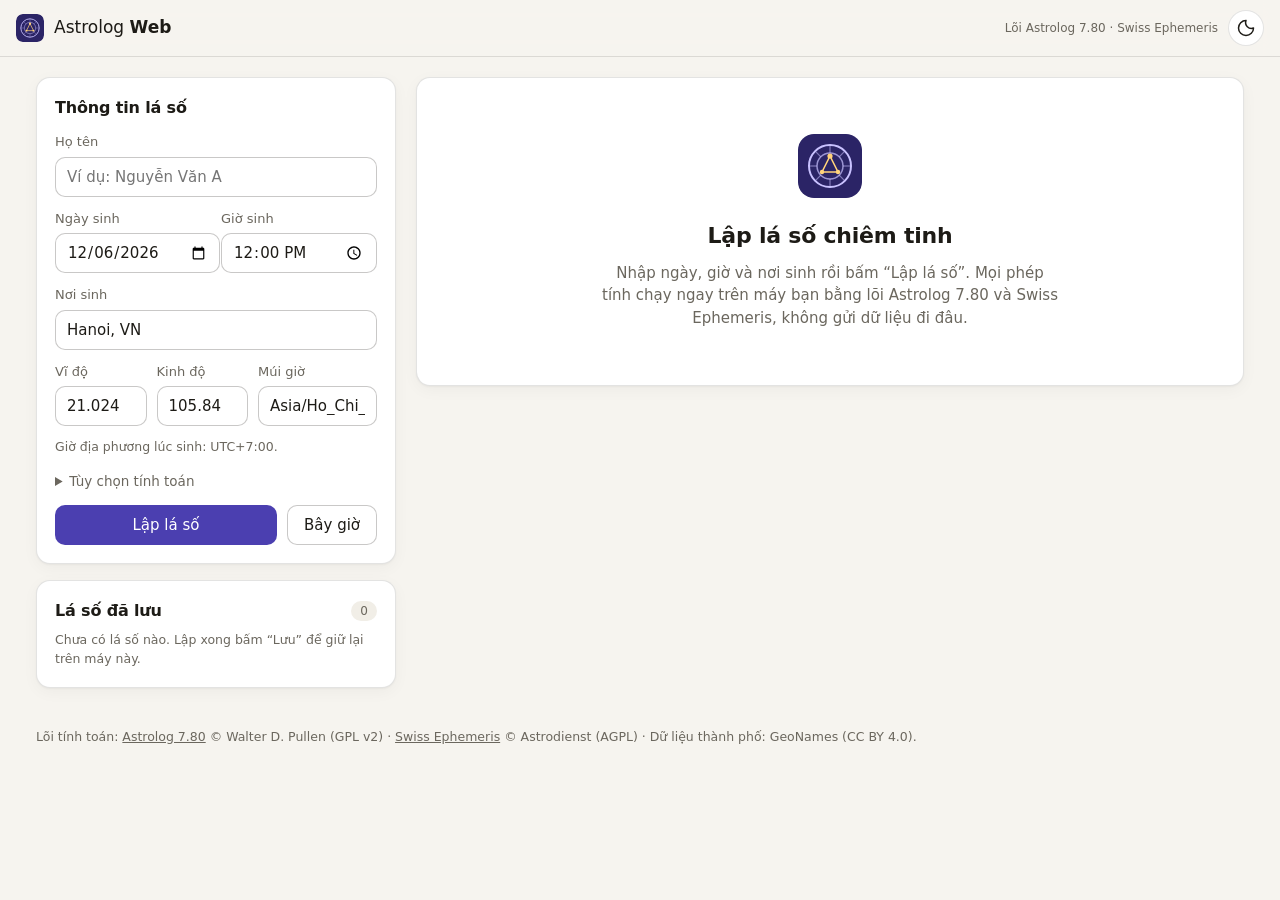
==== index.html @ 85ba8dce "Astrolog Web: Astrolog 7.80 in the browser as an installable PWA - Astrolog 7.80 C++ core and Swiss " ====
<!doctype html>
<html lang="vi">
<head>
  <meta charset="utf-8">
  <meta name="viewport" content="width=device-width, initial-scale=1, viewport-fit=cover">
  <meta name="theme-color" content="#f6f4ef" media="(prefers-color-scheme: light)">
  <meta name="theme-color" content="#131218" media="(prefers-color-scheme: dark)">
  <title>Astrolog Web</title>
  <meta name="description" content="Lập lá số chiêm tinh bằng lõi Astrolog 7.80 và Swiss Ephemeris, chạy ngay trên máy.">
  <link rel="icon" href="icon.svg" type="image/svg+xml">
  <link rel="manifest" href="manifest.webmanifest">
  <link rel="apple-touch-icon" href="apple-touch-icon.png">
  <meta name="apple-mobile-web-app-capable" content="yes">
  <meta name="mobile-web-app-capable" content="yes">
  <meta name="apple-mobile-web-app-title" content="Astrolog">
  <meta name="apple-mobile-web-app-status-bar-style" content="default">
  <link rel="stylesheet" href="style.css">
  <script>
    try { const t = localStorage.getItem('astrolog-web.theme'); if (t) document.documentElement.dataset.theme = t; } catch {}
  </script>
</head>
<body>
  <header class="topbar">
    <div class="brand">
      <img src="icon.svg" alt="" width="28" height="28">
      <span>Astrolog <b>Web</b></span>
    </div>
    <div class="topbar-right">
      <span class="engine-tag" id="engineTag">Đang nạp lõi Astrolog…</span>
      <button class="btn small install-btn" type="button" id="installBtn" hidden>
        <svg viewBox="0 0 24 24" width="16" height="16" aria-hidden="true"><path fill="none" stroke="currentColor" stroke-width="2" stroke-linecap="round" stroke-linejoin="round" d="M12 4v11m0 0-4-4m4 4 4-4M5 19h14"/></svg>
        Cài app
      </button>
      <button class="icon-btn" id="themeBtn" type="button" aria-label="Đổi giao diện sáng/tối" title="Đổi giao diện sáng/tối">
        <svg viewBox="0 0 24 24" width="20" height="20" aria-hidden="true"><path fill="none" stroke="currentColor" stroke-width="1.8" stroke-linecap="round" stroke-linejoin="round" d="M12 3a9 9 0 1 0 9 9 7 7 0 0 1-9-9z"/></svg>
      </button>
    </div>
  </header>

  <div class="banner" id="iosHint" hidden>
    <span>Cài lên iPhone/iPad: bấm nút <b>Chia sẻ</b>
      <svg viewBox="0 0 24 24" width="16" height="16" aria-hidden="true" style="vertical-align:-3px"><path fill="none" stroke="currentColor" stroke-width="2" stroke-linecap="round" stroke-linejoin="round" d="M12 15V3m0 0L8 7m4-4 4 4M6 11H5v10h14V11h-1"/></svg>
      rồi chọn <b>Thêm vào MH chính</b>.</span>
    <button class="icon-btn small" type="button" id="iosHintClose" aria-label="Đóng hướng dẫn">✕</button>
  </div>

  <div class="toast" id="toast" role="status" hidden></div>

  <main class="layout">
    <aside class="side">
      <form class="card form" id="chartForm" novalidate>
        <h2>Thông tin lá số</h2>

        <label class="field">
          <span>Họ tên</span>
          <input id="name" name="name" type="text" placeholder="Ví dụ: Nguyễn Văn A" autocomplete="off">
        </label>

        <div class="row2">
          <label class="field">
            <span>Ngày sinh</span>
            <input id="date" name="date" type="date" required>
          </label>
          <label class="field">
            <span>Giờ sinh</span>
            <input id="time" name="time" type="time" step="60" required>
          </label>
        </div>

        <div class="field city-field">
          <label for="city">Nơi sinh</label>
          <input id="city" type="text" placeholder="Gõ tên thành phố, ví dụ: Hanoi" autocomplete="off"
                 role="combobox" aria-expanded="false" aria-controls="citySuggest" aria-autocomplete="list">
          <ul class="suggest" id="citySuggest" role="listbox" hidden></ul>
        </div>

        <div class="row3">
          <label class="field">
            <span>Vĩ độ</span>
            <input id="lat" type="number" step="0.0001" min="-90" max="90" inputmode="decimal">
          </label>
          <label class="field">
            <span>Kinh độ</span>
            <input id="lon" type="number" step="0.0001" min="-180" max="180" inputmode="decimal">
          </label>
          <label class="field">
            <span>Múi giờ</span>
            <input id="tz" type="text" placeholder="Asia/Ho_Chi_Minh" autocomplete="off" spellcheck="false">
          </label>
        </div>
        <p class="hint" id="zoneNote">Kinh độ dương là phía Đông. Múi giờ theo chuẩn IANA, tự xét giờ mùa hè.</p>

        <details class="more">
          <summary>Tùy chọn tính toán</summary>
          <div class="row2">
            <label class="field">
              <span>Hệ thống nhà</span>
              <select id="house">
                <option value="0">Placidus</option>
                <option value="1">Koch</option>
                <option value="2">Equal</option>
                <option value="14">Whole Sign</option>
                <option value="3">Campanus</option>
                <option value="5">Regiomontanus</option>
                <option value="6">Porphyry</option>
                <option value="8">Topocentric</option>
                <option value="9">Alcabitius</option>
                <option value="15">Vedic</option>
              </select>
            </label>
            <label class="field">
              <span>Hoàng đạo</span>
              <select id="zodiac">
                <option value="tropical">Nhiệt đới (Tropical)</option>
                <option value="sidereal">Thiên văn (Sidereal)</option>
              </select>
            </label>
          </div>
        </details>

        <p class="error" id="formError" role="alert" hidden></p>

        <div class="actions">
          <button class="btn primary" type="submit" id="castBtn">Lập lá số</button>
          <button class="btn" type="button" id="nowBtn">Bây giờ</button>
        </div>
      </form>

      <section class="card saved">
        <div class="saved-head">
          <h2>Lá số đã lưu</h2>
          <span class="count" id="savedCount">0</span>
        </div>
        <ul id="savedList" class="saved-list"></ul>
        <p class="hint" id="savedEmpty">Chưa có lá số nào. Lập xong bấm “Lưu” để giữ lại trên máy này.</p>
      </section>
    </aside>

    <section class="results">
      <div class="empty card" id="emptyState">
        <img src="icon.svg" alt="" width="64" height="64">
        <h1>Lập lá số chiêm tinh</h1>
        <p>Nhập ngày, giờ và nơi sinh rồi bấm “Lập lá số”. Mọi phép tính chạy ngay trên máy bạn bằng lõi Astrolog 7.80 và Swiss Ephemeris, không gửi dữ liệu đi đâu.</p>
      </div>

      <div class="chart card" id="chartView" hidden>
        <div class="chart-head">
          <div>
            <h1 id="chartTitle"></h1>
            <p class="meta" id="chartMeta"></p>
          </div>
          <button class="btn" type="button" id="saveBtn">Lưu</button>
        </div>

        <nav class="tabs" role="tablist" id="tabs">
          <button role="tab" data-tab="wheel" aria-selected="true">Bánh xe</button>
          <button role="tab" data-tab="positions" aria-selected="false">Vị trí</button>
          <button role="tab" data-tab="aspects" aria-selected="false">Góc chiếu</button>
          <button role="tab" data-tab="interp" aria-selected="false">Diễn giải</button>
          <button role="tab" data-tab="classic" aria-selected="false">Cổ điển</button>
        </nav>

        <div class="tab-body" id="tabBody" role="tabpanel"></div>
      </div>
    </section>
  </main>

  <footer class="footer">
    <p>
      Lõi tính toán: <a href="https://www.astrolog.org/astrolog.htm" target="_blank" rel="noopener">Astrolog 7.80</a>
      © Walter D. Pullen (GPL v2) · <a href="https://www.astro.com/swisseph/" target="_blank" rel="noopener">Swiss Ephemeris</a>
      © Astrodienst (AGPL) · Dữ liệu thành phố: GeoNames (CC BY 4.0).
      <span id="offlineState"></span>
    </p>
  </footer>

  <script src="astrolog.js"></script>
  <script type="module" src="app.js"></script>
</body>
</html>
---- style.css ----
:root {
  --bg: #f6f4ef;
  --surface: #ffffff;
  --surface-2: #f1eee7;
  --text: #1d1b16;
  --muted: #6b675e;
  --border: rgba(29, 27, 22, 0.12);
  --border-strong: rgba(29, 27, 22, 0.24);
  --accent: #4b3fb0;
  --accent-ink: #ffffff;
  --accent-soft: #ecebfb;
  --danger: #b3261e;
  --term-bg: #fbfaf7;
  --radius: 10px;
  --shadow: 0 1px 2px rgba(0, 0, 0, 0.04), 0 4px 16px rgba(0, 0, 0, 0.04);
  color-scheme: light;

  /* Astrolog text colors, tuned for a light background */
  --k-white: #1d1b16; --k-ltgray: #55524b; --k-gray: #8a867c; --k-black: #1d1b16;
  --k-red: #c62828; --k-maroon: #8e2a2a; --k-blue: #1f5fc4; --k-navy: #23377a;
  --k-green: #1b8a3a; --k-dkgreen: #2d6b2d; --k-yellow: #a07000; --k-olive: #6f6a16;
  --k-magenta: #b0287f; --k-purple: #6a3aa8; --k-cyan: #00838f; --k-teal: #2a6f6f; --k-orange: #c25a00;
}

@media (prefers-color-scheme: dark) {
  :root:not([data-theme="light"]) {
    --bg: #131218; --surface: #1c1b22; --surface-2: #24232b; --text: #ece9e1; --muted: #a29e94;
    --border: rgba(255, 255, 255, 0.10); --border-strong: rgba(255, 255, 255, 0.22);
    --accent: #a89cff; --accent-ink: #17142e; --accent-soft: #2a2650; --danger: #ff8a80;
    --term-bg: #101015; --shadow: none; color-scheme: dark;
    --k-white: #f2f0ea; --k-ltgray: #c4c1b8; --k-gray: #85827a; --k-black: #9a978f;
    --k-red: #ff6b6b; --k-maroon: #d07a7a; --k-blue: #6ea8ff; --k-navy: #8a9be0;
    --k-green: #5fdc7f; --k-dkgreen: #77b877; --k-yellow: #ffd54f; --k-olive: #c8c06a;
    --k-magenta: #ff7ad1; --k-purple: #b48cff; --k-cyan: #4fd8e0; --k-teal: #6ab8b8; --k-orange: #ffa94d;
  }
}
:root[data-theme="dark"] {
  --bg: #131218; --surface: #1c1b22; --surface-2: #24232b; --text: #ece9e1; --muted: #a29e94;
  --border: rgba(255, 255, 255, 0.10); --border-strong: rgba(255, 255, 255, 0.22);
  --accent: #a89cff; --accent-ink: #17142e; --accent-soft: #2a2650; --danger: #ff8a80;
  --term-bg: #101015; --shadow: none; color-scheme: dark;
  --k-white: #f2f0ea; --k-ltgray: #c4c1b8; --k-gray: #85827a; --k-black: #9a978f;
  --k-red: #ff6b6b; --k-maroon: #d07a7a; --k-blue: #6ea8ff; --k-navy: #8a9be0;
  --k-green: #5fdc7f; --k-dkgreen: #77b877; --k-yellow: #ffd54f; --k-olive: #c8c06a;
  --k-magenta: #ff7ad1; --k-purple: #b48cff; --k-cyan: #4fd8e0; --k-teal: #6ab8b8; --k-orange: #ffa94d;
}

* { box-sizing: border-box; }
html, body { margin: 0; }
body {
  background: var(--bg);
  color: var(--text);
  font: 15px/1.5 system-ui, -apple-system, "Segoe UI", Roboto, "Helvetica Neue", Arial, sans-serif;
  -webkit-text-size-adjust: 100%;
}
h1, h2, h3 { margin: 0; font-weight: 600; letter-spacing: -0.01em; }
h1 { font-size: 22px; }
h2 { font-size: 16px; }
button, input, select { font: inherit; color: inherit; }
[hidden] { display: none !important; }

.topbar {
  position: sticky; top: 0; z-index: 10;
  display: flex; align-items: center; justify-content: space-between; gap: 12px;
  padding: 10px max(16px, env(safe-area-inset-right)) 10px max(16px, env(safe-area-inset-left));
  background: color-mix(in srgb, var(--bg) 88%, transparent);
  backdrop-filter: saturate(1.4) blur(10px);
  border-bottom: 1px solid var(--border);
}
.brand { display: flex; align-items: center; gap: 10px; font-size: 17px; }
.brand img { border-radius: 7px; }
.topbar-right { display: flex; align-items: center; gap: 10px; min-width: 0; }
.engine-tag { font-size: 12px; color: var(--muted); white-space: nowrap; overflow: hidden; text-overflow: ellipsis; }
.icon-btn {
  display: grid; place-items: center; width: 36px; height: 36px; border-radius: 50%;
  border: 1px solid var(--border); background: var(--surface); cursor: pointer;
}
.icon-btn:hover { border-color: var(--border-strong); }

.layout {
  display: grid; grid-template-columns: 360px minmax(0, 1fr); gap: 20px; align-items: start;
  max-width: 1240px; margin: 0 auto; padding: 20px 16px 40px;
}
.side { display: grid; gap: 16px; position: sticky; top: 76px; }
.card {
  background: var(--surface); border: 1px solid var(--border); border-radius: 14px;
  padding: 18px; box-shadow: var(--shadow);
}

.form { display: grid; gap: 12px; }
.field { display: grid; gap: 5px; min-width: 0; }
.field > span, .field > label { font-size: 13px; color: var(--muted); }
.row2 { display: grid; grid-template-columns: 1fr 1fr; gap: 10px; }
.row3 { display: grid; grid-template-columns: 1fr 1fr 1.3fr; gap: 10px; }
input, select {
  width: 100%; height: 40px; padding: 0 11px; border-radius: var(--radius);
  border: 1px solid var(--border-strong); background: var(--surface);
  outline: none; transition: border-color .15s, box-shadow .15s;
}
input:focus, select:focus { border-color: var(--accent); box-shadow: 0 0 0 3px var(--accent-soft); }
input[aria-invalid="true"] { border-color: var(--danger); }
.hint { margin: 0; font-size: 12.5px; color: var(--muted); }
.error { margin: 0; font-size: 13px; color: var(--danger); }

.city-field { position: relative; }
.suggest {
  position: absolute; left: 0; right: 0; top: 100%; z-index: 20; margin: 4px 0 0; padding: 4px;
  list-style: none; background: var(--surface); border: 1px solid var(--border-strong);
  border-radius: var(--radius); box-shadow: 0 8px 24px rgba(0, 0, 0, .12); max-height: 300px; overflow: auto;
}
.suggest li { display: flex; justify-content: space-between; gap: 8px; padding: 8px 10px; border-radius: 7px; cursor: pointer; }
.suggest li[aria-selected="true"], .suggest li:hover { background: var(--accent-soft); }
.suggest .cc { font-size: 12px; color: var(--muted); white-space: nowrap; }

.more summary { cursor: pointer; font-size: 13.5px; color: var(--muted); padding: 2px 0; }
.more[open] summary { margin-bottom: 10px; }

.actions { display: flex; gap: 10px; }
.btn {
  height: 40px; padding: 0 16px; border-radius: var(--radius); cursor: pointer;
  border: 1px solid var(--border-strong); background: var(--surface); font-weight: 500;
  transition: transform .05s, background .15s; white-space: nowrap;
}
.btn:hover { background: var(--surface-2); }
.btn:active { transform: scale(.98); }
.btn.primary { flex: 1; background: var(--accent); color: var(--accent-ink); border-color: transparent; }
.btn.primary:hover { filter: brightness(1.06); }
.btn:disabled { opacity: .6; cursor: progress; }
.btn.small { height: 32px; padding: 0 12px; font-size: 13px; }

.saved-head { display: flex; align-items: center; justify-content: space-between; margin-bottom: 8px; }
.count { font-size: 12px; color: var(--muted); background: var(--surface-2); border-radius: 99px; padding: 1px 9px; }
.saved-list { list-style: none; margin: 0; padding: 0; display: grid; gap: 2px; max-height: 280px; overflow: auto; }
.saved-list li { display: flex; align-items: center; gap: 6px; }
.saved-list .open {
  flex: 1; min-width: 0; text-align: left; background: none; border: 0; padding: 8px; border-radius: 8px; cursor: pointer;
}
.saved-list .open:hover { background: var(--surface-2); }
.saved-list .open b { display: block; font-weight: 500; white-space: nowrap; overflow: hidden; text-overflow: ellipsis; }
.saved-list .open small { color: var(--muted); }
.saved-list .del { background: none; border: 0; color: var(--muted); cursor: pointer; width: 32px; height: 32px; border-radius: 8px; }
.saved-list .del:hover { background: var(--surface-2); color: var(--danger); }

.empty { text-align: center; padding: 56px 24px; }
.empty img { border-radius: 16px; margin-bottom: 14px; }
.empty p { max-width: 460px; margin: 10px auto 0; color: var(--muted); }

.chart { padding: 0; overflow: hidden; }
.chart-head { display: flex; align-items: flex-start; justify-content: space-between; gap: 12px; padding: 18px 18px 12px; }
.meta { margin: 4px 0 0; color: var(--muted); font-size: 13.5px; }
.tabs {
  display: flex; gap: 4px; padding: 0 12px; border-bottom: 1px solid var(--border);
  overflow-x: auto; scrollbar-width: none;
}
.tabs::-webkit-scrollbar { display: none; }
.tabs button {
  flex: none; background: none; border: 0; padding: 10px 12px; cursor: pointer; color: var(--muted);
  border-bottom: 2px solid transparent; margin-bottom: -1px; font-weight: 500;
}
.tabs button[aria-selected="true"] { color: var(--text); border-bottom-color: var(--accent); }
.tab-body { padding: 16px 18px 20px; min-height: 320px; }

.wheel-bar { display: flex; flex-wrap: wrap; align-items: center; justify-content: space-between; gap: 10px; margin-bottom: 12px; }
.toggle { display: inline-flex; align-items: center; gap: 8px; font-size: 13.5px; color: var(--muted); cursor: pointer; }
.toggle input { width: 18px; height: 18px; accent-color: var(--accent); }
.wheel-wrap { display: grid; place-items: center; }
.wheel-wrap img { width: 100%; max-width: 760px; height: auto; border-radius: 12px; border: 1px solid var(--border); image-rendering: auto; }

.term {
  background: var(--term-bg); border: 1px solid var(--border); border-radius: 12px;
  padding: 14px 16px; overflow-x: auto;
  font: 13px/1.45 ui-monospace, "Cascadia Mono", Consolas, "SFMono-Regular", Menlo, monospace;
  white-space: nowrap;
}
.term.wrap { white-space: normal; }
.note { margin: 0 0 10px; font-size: 13px; color: var(--muted); }

.loading { display: flex; align-items: center; gap: 10px; color: var(--muted); padding: 30px 0; justify-content: center; }
.spinner { width: 18px; height: 18px; border-radius: 50%; border: 2px solid var(--border-strong); border-top-color: var(--accent); animation: spin .8s linear infinite; }
@keyframes spin { to { transform: rotate(360deg); } }

.k-white { color: var(--k-white); } .k-ltgray { color: var(--k-ltgray); } .k-gray { color: var(--k-gray); }
.k-black { color: var(--k-black); } .k-red { color: var(--k-red); } .k-maroon { color: var(--k-maroon); }
.k-blue { color: var(--k-blue); } .k-navy { color: var(--k-navy); } .k-green { color: var(--k-green); }
.k-dkgreen { color: var(--k-dkgreen); } .k-yellow { color: var(--k-yellow); } .k-olive { color: var(--k-olive); }
.k-magenta { color: var(--k-magenta); } .k-purple { color: var(--k-purple); } .k-cyan { color: var(--k-cyan); }
.k-teal { color: var(--k-teal); } .k-orange { color: var(--k-orange); }

@media (max-width: 900px) {
  .layout { grid-template-columns: minmax(0, 1fr); padding: 12px 12px 32px; gap: 14px; }
  .side { position: static; }
  .results { order: -1; }
  .results:has(#emptyState:not([hidden])) { order: 0; }
  .engine-tag { display: none; }
}
@media (max-width: 480px) {
  .card { padding: 14px; border-radius: 12px; }
  .row3 { grid-template-columns: 1fr 1fr; }
  .row3 .field:last-child { grid-column: 1 / -1; }
  .chart-head { padding: 14px 14px 10px; }
  .tab-body { padding: 12px 12px 16px; }
  .term { font-size: 11.5px; padding: 10px 12px; }
  h1 { font-size: 19px; }
}

/* ---------- step 3: install, offline ---------- */
.install-btn { display: inline-flex; align-items: center; gap: 6px; background: var(--accent); color: var(--accent-ink); border-color: transparent; }
.install-btn:hover { background: var(--accent); filter: brightness(1.06); }
.banner {
  display: flex; align-items: center; justify-content: space-between; gap: 10px;
  max-width: 1240px; margin: 12px auto 0; padding: 10px 14px; width: calc(100% - 24px);
  background: var(--accent-soft); border: 1px solid var(--border); border-radius: 12px; font-size: 14px;
}
.icon-btn.small { width: 30px; height: 30px; font-size: 13px; flex: none; }
.toast {
  position: fixed; left: 50%; bottom: max(20px, env(safe-area-inset-bottom)); transform: translateX(-50%); z-index: 50;
  max-width: calc(100% - 32px); padding: 10px 16px; border-radius: 12px; font-size: 14px;
  background: var(--text); color: var(--bg); box-shadow: 0 8px 24px rgba(0, 0, 0, .2);
}
.footer { max-width: 1240px; margin: 0 auto; padding: 0 16px 28px; font-size: 12.5px; color: var(--muted); }
.footer p { margin: 0; }
.footer a { color: inherit; }
@media (display-mode: standalone) {
  .topbar { padding-top: max(10px, env(safe-area-inset-top)); }
}

/* ---------- step 2: chart wheel, tables ---------- */
:root {
  --fire: #d24b3e; --earth: #3d8a4c; --air: #b8890f; --water: #2f6fc0;
  --fire-soft: rgba(210, 75, 62, .10); --earth-soft: rgba(61, 138, 76, .10);
  --air-soft: rgba(214, 165, 30, .12); --water-soft: rgba(47, 111, 192, .10);
  --asp-hard: #d0453b; --asp-soft: #2f72d0; --asp-neutral: #b8890f; --asp-minor: #8a8678;
  --wheel-face: #fffdf8; --wheel-line: rgba(29, 27, 22, .30); --wheel-tick: rgba(29, 27, 22, .28);
  --planet: #1d1b16;
}
@media (prefers-color-scheme: dark) {
  :root:not([data-theme="light"]) {
    --fire: #ff7a69; --earth: #6fcf83; --air: #f0c454; --water: #6ea8ff;
    --fire-soft: rgba(255, 122, 105, .13); --earth-soft: rgba(111, 207, 131, .11);
    --air-soft: rgba(240, 196, 84, .12); --water-soft: rgba(110, 168, 255, .13);
    --asp-hard: #ff6b61; --asp-soft: #6ea8ff; --asp-neutral: #f0c454; --asp-minor: #8f8b82;
    --wheel-face: #17161c; --wheel-line: rgba(255, 255, 255, .26); --wheel-tick: rgba(255, 255, 255, .22);
    --planet: #f2f0ea;
  }
}
:root[data-theme="dark"] {
  --fire: #ff7a69; --earth: #6fcf83; --air: #f0c454; --water: #6ea8ff;
  --fire-soft: rgba(255, 122, 105, .13); --earth-soft: rgba(111, 207, 131, .11);
  --air-soft: rgba(240, 196, 84, .12); --water-soft: rgba(110, 168, 255, .13);
  --asp-hard: #ff6b61; --asp-soft: #6ea8ff; --asp-neutral: #f0c454; --asp-minor: #8f8b82;
  --wheel-face: #17161c; --wheel-line: rgba(255, 255, 255, .26); --wheel-tick: rgba(255, 255, 255, .22);
  --planet: #f2f0ea;
}

.glyph { fill: none; stroke: currentColor; stroke-width: 1.6; stroke-linecap: round; stroke-linejoin: round; flex: none; vertical-align: -3px; }
.glyph .g-fill, .wheel-svg .g-fill { fill: currentColor; stroke: none; }

.wheel-layout { display: grid; grid-template-columns: minmax(0, 1fr) 250px; gap: 18px; align-items: start; }
.wheel-box { display: grid; place-items: center; }
.wheel-svg { width: 100%; max-width: 640px; height: auto; display: block; font-family: inherit; user-select: none; -webkit-tap-highlight-color: transparent; }
.wheel-svg .w-face { fill: var(--wheel-face); }
.wheel-svg .w-line { fill: none; stroke: var(--wheel-line); stroke-width: 1.2; }
.wheel-svg .w-strong { stroke-width: 1.8; }
.wheel-svg .w-inner { fill: var(--surface); }
.wheel-svg .w-tick { stroke: var(--wheel-tick); stroke-width: 1; }
.wheel-svg .band.el-fire { fill: var(--fire-soft); } .wheel-svg .band.el-earth { fill: var(--earth-soft); }
.wheel-svg .band.el-air { fill: var(--air-soft); } .wheel-svg .band.el-water { fill: var(--water-soft); }
.wheel-svg .sg { fill: none; stroke-width: 1.5; stroke-linecap: round; stroke-linejoin: round; }
.wheel-svg .sg.el-fire { stroke: var(--fire); } .wheel-svg .sg.el-earth { stroke: var(--earth); }
.wheel-svg .sg.el-air { stroke: var(--air); } .wheel-svg .sg.el-water { stroke: var(--water); }
.wheel-svg .w-cusp { stroke: var(--wheel-line); stroke-width: 1.1; }
.wheel-svg .w-angle { stroke: var(--text); stroke-width: 2.4; }
.wheel-svg .w-angle-label { fill: var(--text); font-size: 24px; font-weight: 700; text-anchor: middle; dominant-baseline: central; }
.wheel-svg .w-house { fill: var(--muted); font-size: 21px; text-anchor: middle; dominant-baseline: central; }
.wheel-svg .asp { stroke-linecap: round; transition: opacity .15s; }
.wheel-svg .asp.hard { stroke: var(--asp-hard); }
.wheel-svg .asp.soft { stroke: var(--asp-soft); }
.wheel-svg .asp.neutral { stroke: var(--asp-neutral); }
.wheel-svg .asp.minor { stroke: var(--asp-minor); stroke-dasharray: 7 6; }
.wheel-svg .pl { cursor: pointer; outline: none; transition: opacity .15s; color: var(--planet); }
.wheel-svg .pl-hit { fill: transparent; }
.wheel-svg .pl-glyph { fill: none; stroke: currentColor; stroke-width: 1.3; stroke-linecap: round; stroke-linejoin: round; }
.wheel-svg .pl-text { fill: currentColor; font-size: 20px; font-weight: 600; text-anchor: middle; dominant-baseline: central; }
.wheel-svg .pl-tick { stroke: currentColor; stroke-width: 2.4; }
.wheel-svg .pl-lead { stroke: var(--wheel-line); stroke-width: 1; }
.wheel-svg .pl-dot { fill: currentColor; }
.wheel-svg .pl-deg { fill: currentColor; font-size: 21px; font-weight: 600; text-anchor: middle; dominant-baseline: central; }
.wheel-svg .pl-min { font-size: 14px; font-weight: 400; fill: var(--muted); }
.wheel-svg .pl-retro { fill: var(--asp-hard); font-size: 17px; text-anchor: middle; dominant-baseline: central; }
.wheel-svg .pl:hover, .wheel-svg .pl:focus-visible, .wheel-svg .pl.on { color: var(--accent); }
.wheel-svg .pl:focus-visible .pl-hit { stroke: var(--accent); stroke-width: 2; }
.wheel-svg.focus .asp:not(.on) { opacity: .07; }
.wheel-svg.focus .pl:not(.on) { opacity: .35; }
.wheel-svg.focus .pl.linked { color: var(--text); }

.wheel-side { display: grid; gap: 12px; }
.card-inset { background: var(--surface-2); border-radius: 12px; padding: 12px 14px; }
.focus-head { display: flex; align-items: center; gap: 10px; margin-bottom: 8px; }
.focus-head .glyph { color: var(--accent); }
.focus-list { list-style: none; margin: 0; padding: 0; display: grid; gap: 6px; font-size: 13.5px; }
.focus-list li { display: grid; grid-template-columns: auto auto 1fr auto; align-items: center; gap: 7px; }
.muted { color: var(--muted); font-weight: 400; }
.legend { display: flex; flex-wrap: wrap; gap: 12px; font-size: 12.5px; color: var(--muted); }
.legend span { display: inline-flex; align-items: center; gap: 6px; }
.lg { display: inline-block; width: 22px; height: 0; border-top: 2.5px solid; }
.lg.hard { border-color: var(--asp-hard); } .lg.soft { border-color: var(--asp-soft); }
.lg.minor { border-color: var(--asp-minor); border-top-style: dashed; }

.balance h3 { font-size: 13px; color: var(--muted); font-weight: 600; margin: 4px 0 6px; }
.bal-row { display: grid; grid-template-columns: 74px 1fr 18px; align-items: center; gap: 8px; font-size: 13px; margin-top: 5px; }
.bal-bar { height: 7px; border-radius: 9px; background: var(--border); overflow: hidden; }
.bal-fill { display: block; height: 100%; border-radius: 9px; background: var(--accent); }
.bal-fill.el-fire { background: var(--fire); } .bal-fill.el-earth { background: var(--earth); }
.bal-fill.el-air { background: var(--air); } .bal-fill.el-water { background: var(--water); }
.bal-n { text-align: right; font-variant-numeric: tabular-nums; }
.bal-icons { grid-column: 2 / -1; display: flex; gap: 4px; color: var(--muted); }
.bal-icons:empty { display: none; }

.grid-2 { display: grid; grid-template-columns: minmax(0, 1.4fr) minmax(0, 1fr); gap: 22px; align-items: start; }
.tab-body h3 { font-size: 15px; margin: 4px 0 10px; }
.table-wrap { overflow-x: auto; -webkit-overflow-scrolling: touch; }
.tbl { width: 100%; border-collapse: collapse; font-size: 14px; }
.tbl th { text-align: left; font-size: 12px; font-weight: 600; color: var(--muted); padding: 6px 8px; border-bottom: 1px solid var(--border); white-space: nowrap; }
.tbl td { padding: 7px 8px; border-bottom: 1px solid var(--border); white-space: nowrap; vertical-align: middle; }
.tbl tbody tr:hover { background: var(--surface-2); }
.tbl .num { text-align: right; font-variant-numeric: tabular-nums; }
.tbl td.obj { display: flex; align-items: center; gap: 8px; }
.sign-cell { display: inline-flex; align-items: center; gap: 6px; }
.sign-cell.el-fire .glyph { color: var(--fire); } .sign-cell.el-earth .glyph { color: var(--earth); }
.sign-cell.el-air .glyph { color: var(--air); } .sign-cell.el-water .glyph { color: var(--water); }
.retro { color: var(--asp-hard); font-weight: 600; margin-right: 6px; }
.g-txt { display: inline-block; font-size: 11.5px; font-weight: 700; color: var(--text); text-align: center; letter-spacing: .02em; }
.balance { margin-top: 16px; }
.wheel-side .balance { margin-top: 0; }

.asp-badge { display: inline-flex; align-items: center; gap: 6px; }
.asp-badge.hard { color: var(--asp-hard); } .asp-badge.soft { color: var(--asp-soft); }
.asp-badge.neutral { color: var(--asp-neutral); } .asp-badge.minor { color: var(--asp-minor); }
.asp-badge span { color: var(--text); }
.pow-bar { display: inline-block; width: 80px; height: 6px; border-radius: 9px; background: var(--border); overflow: hidden; vertical-align: middle; }
.pow-bar span { display: block; height: 100%; background: var(--accent); border-radius: 9px; }

.aspect-top { display: grid; grid-template-columns: auto minmax(0, 1fr); gap: 24px; align-items: start; margin-bottom: 20px; }
.aspect-grid { border-collapse: collapse; }
.aspect-grid th { padding: 0 6px 0 0; text-align: right; color: var(--text); }
.aspect-grid td { width: 30px; height: 30px; min-width: 30px; text-align: center; border: 1px solid var(--border); padding: 0; }
.aspect-grid .ag-diag { border: 0; color: var(--muted); }
.aspect-grid .ag-cell.hard { color: var(--asp-hard); background: color-mix(in srgb, var(--asp-hard) 9%, transparent); }
.aspect-grid .ag-cell.soft { color: var(--asp-soft); background: color-mix(in srgb, var(--asp-soft) 9%, transparent); }
.aspect-grid .ag-cell.neutral { color: var(--asp-neutral); background: color-mix(in srgb, var(--asp-neutral) 10%, transparent); }
.aspect-grid .ag-cell.minor { color: var(--asp-minor); }
.chips { list-style: none; margin: 0 0 10px; padding: 0; display: flex; flex-wrap: wrap; gap: 8px; }
.chip { font-size: 13px; padding: 4px 11px; border-radius: 99px; background: var(--surface-2); border: 1px solid var(--border); }
.chip.hard { color: var(--asp-hard); } .chip.soft { color: var(--asp-soft); } .chip.neutral { color: var(--asp-neutral); }
.chip b { color: var(--text); margin-left: 4px; }

.seg { display: inline-flex; flex-wrap: wrap; gap: 2px; padding: 3px; border-radius: 10px; background: var(--surface-2); margin-bottom: 12px; }
.seg button { border: 0; background: none; padding: 6px 12px; border-radius: 8px; cursor: pointer; font-size: 13.5px; color: var(--muted); }
.seg button[aria-pressed="true"] { background: var(--surface); color: var(--text); box-shadow: 0 1px 2px rgba(0, 0, 0, .08); }

@media (max-width: 1150px) {
  .wheel-layout { grid-template-columns: minmax(0, 1fr); }
  .wheel-side { grid-template-columns: repeat(auto-fit, minmax(240px, 1fr)); }
  .grid-2, .aspect-top { grid-template-columns: minmax(0, 1fr); }
}
@media (max-width: 480px) {
  .tbl { font-size: 13px; }
  .tbl td, .tbl th { padding: 6px 5px; }
  .pow-bar { width: 44px; }
  .tbl.aspects td.obj span { display: none; }
  .tbl .spd, .tbl .paren { display: none; }
  .tbl .retro { margin-right: 0; }
  .tbl.aspects th:first-child, .tbl.aspects th:nth-child(3) { font-size: 0; }
  .aspect-grid td { width: 26px; height: 26px; min-width: 26px; }
}
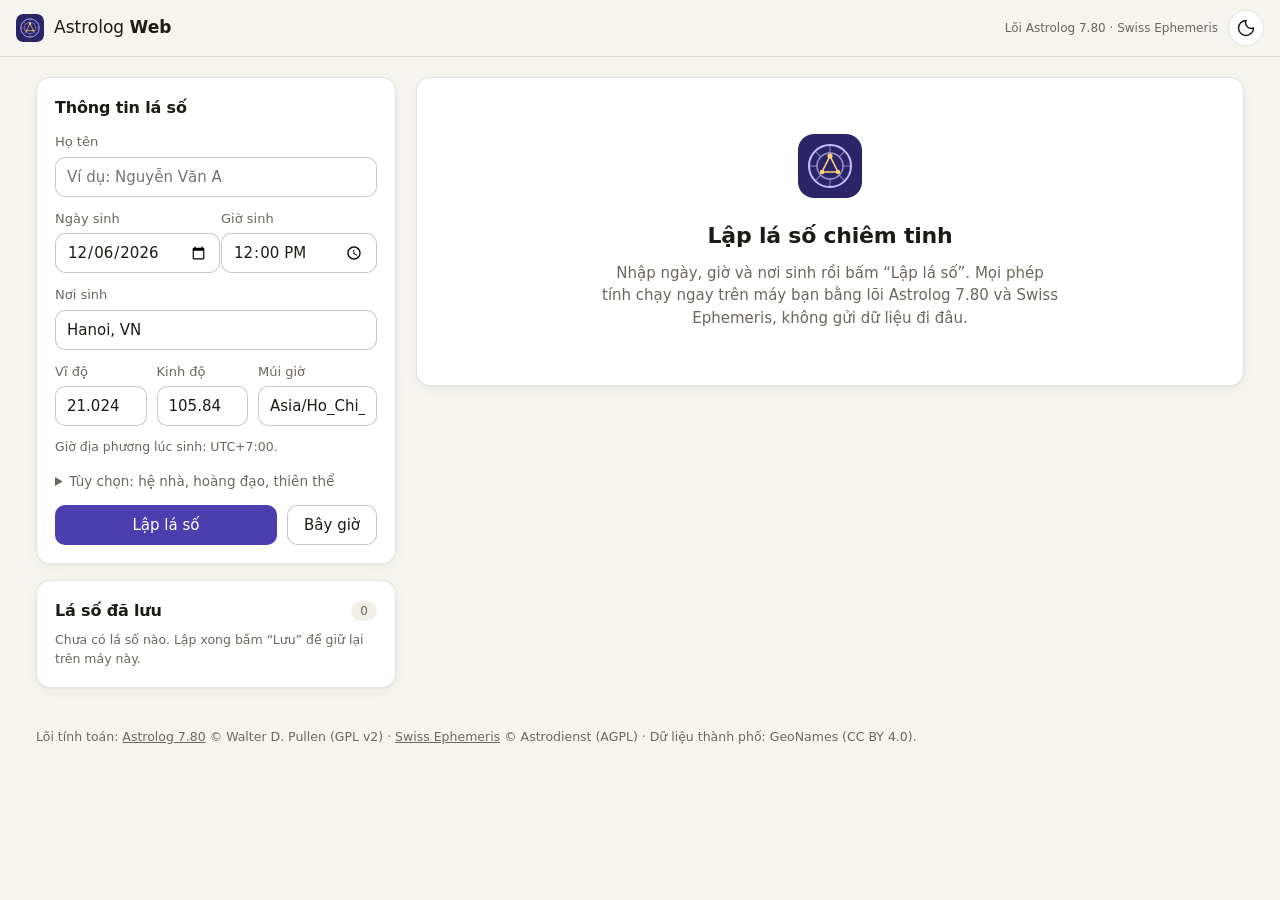
==== commit d4d251b3: "Extra objects picker and birth-time rectification - Choose extra objects: nodes, Lilith, Fortune, Ve" ====
--- a/index.html
+++ b/index.html
@@ -91,7 +91,7 @@
         <p class="hint" id="zoneNote">Kinh độ dương là phía Đông. Múi giờ theo chuẩn IANA, tự xét giờ mùa hè.</p>
 
         <details class="more">
-          <summary>Tùy chọn tính toán</summary>
+          <summary>Tùy chọn: hệ nhà, hoàng đạo, thiên thể</summary>
           <div class="row2">
             <label class="field">
               <span>Hệ thống nhà</span>
@@ -115,6 +115,19 @@
                 <option value="sidereal">Thiên văn (Sidereal)</option>
               </select>
             </label>
+          </div>
+          <div class="obj-section">
+            <div class="obj-head">
+              <span>Thiên thể hiển thị</span>
+              <span class="muted" id="objCount"></span>
+            </div>
+            <div class="presets">
+              <button type="button" class="chip-btn" data-preset="basic">Cơ bản</button>
+              <button type="button" class="chip-btn" data-preset="popular">Phổ biến</button>
+              <button type="button" class="chip-btn" data-preset="all">Tất cả</button>
+            </div>
+            <div id="objectPicker" class="obj-picker"></div>
+            <p class="hint">Luôn có 10 hành tinh chính, Cung Mọc (AC) và Thiên Đỉnh (MC). Thay đổi áp dụng ngay cho lá số đang mở.</p>
           </div>
         </details>
 
--- a/style.css
+++ b/style.css
@@ -201,6 +201,70 @@
   .tab-body { padding: 12px 12px 16px; }
   .term { font-size: 11.5px; padding: 10px 12px; }
   h1 { font-size: 19px; }
+}
+
+/* ---------- extra objects picker ---------- */
+.obj-section { display: grid; gap: 8px; margin-top: 12px; }
+.obj-head { display: flex; justify-content: space-between; font-size: 13px; color: var(--muted); }
+.obj-head span:first-child { color: var(--text); font-weight: 500; }
+.presets { display: flex; flex-wrap: wrap; gap: 6px; }
+.chip-btn {
+  border: 1px solid var(--border-strong); background: var(--surface); border-radius: 99px;
+  padding: 4px 12px; font-size: 13px; cursor: pointer;
+}
+.chip-btn:hover { background: var(--surface-2); }
+.obj-picker { display: grid; gap: 10px; max-height: 340px; overflow: auto; padding-right: 2px; }
+.obj-group-head { display: flex; justify-content: space-between; align-items: center; font-size: 12.5px; color: var(--muted); margin-bottom: 5px; }
+.link-btn { border: 0; background: none; color: var(--accent); font-size: 12.5px; cursor: pointer; padding: 2px 4px; }
+.obj-chips { display: flex; flex-wrap: wrap; gap: 6px; }
+.obj-chip {
+  display: inline-flex; align-items: center; gap: 5px; padding: 4px 10px 4px 6px; border-radius: 99px;
+  border: 1px solid var(--border-strong); font-size: 13px; cursor: pointer; user-select: none;
+}
+.obj-chip input { position: absolute; opacity: 0; pointer-events: none; width: 0; height: 0; }
+.obj-chip:has(input:checked) { background: var(--accent-soft); border-color: var(--accent); }
+.obj-chip:has(input:focus-visible) { box-shadow: 0 0 0 3px var(--accent-soft); }
+.obj-chip .g-txt { font-size: 10.5px; }
+
+/* ---------- birth-time rectification ---------- */
+.shift-badge {
+  display: inline-block; font-size: 12px; font-weight: 600; padding: 1px 8px; border-radius: 99px;
+  background: var(--accent-soft); color: var(--accent); vertical-align: 1px;
+}
+.rectify {
+  display: grid; grid-template-columns: minmax(160px, auto) auto 1fr; align-items: center; gap: 10px 16px;
+  padding: 10px 12px; margin-bottom: 14px; border-radius: 12px; background: var(--surface-2);
+}
+.rect-time b { font-size: 16px; font-variant-numeric: tabular-nums; }
+.rect-angles { font-size: 12.5px; }
+.rect-steps { display: flex; gap: 4px; }
+.rect-steps button {
+  min-width: 44px; height: 34px; border-radius: 8px; border: 1px solid var(--border-strong); background: var(--surface);
+  font-size: 13px; font-variant-numeric: tabular-nums; cursor: pointer;
+}
+.rect-steps button:hover { border-color: var(--accent); }
+.rect-steps button:active { transform: scale(.96); }
+.rect-actions { display: flex; flex-wrap: wrap; gap: 6px; justify-content: flex-end; }
+.rect-actions .btn { display: inline-flex; align-items: center; gap: 6px; }
+.btn[aria-pressed="true"] { background: var(--accent-soft); border-color: var(--accent); color: var(--accent); }
+.btn.accent { background: var(--accent); color: var(--accent-ink); border-color: transparent; }
+.btn.accent:disabled { background: var(--surface); color: var(--muted); border-color: var(--border-strong); opacity: .7; cursor: default; }
+.rect-hint { grid-column: 1 / -1; }
+.wheel-box { outline: none; border-radius: 50%; }
+.wheel-box.rotating { touch-action: none; cursor: grab; }
+.wheel-box.rotating .wheel-svg { filter: drop-shadow(0 0 0 transparent); }
+.wheel-box.rotating::after { content: none; }
+.wheel-box.dragging { cursor: grabbing; }
+.wheel-box.rotating .w-face { stroke: var(--accent); stroke-width: 3; stroke-dasharray: 10 8; }
+.wheel-svg { transition: transform .12s ease-out; }
+@media (max-width: 1150px) {
+  .rectify { grid-template-columns: 1fr auto; }
+  .rect-actions { grid-column: 1 / -1; justify-content: flex-start; }
+}
+@media (max-width: 560px) {
+  .rectify { grid-template-columns: 1fr; }
+  .rect-steps { justify-content: space-between; }
+  .rect-steps button { flex: 1; min-width: 0; }
 }
 
 /* ---------- step 3: install, offline ---------- */
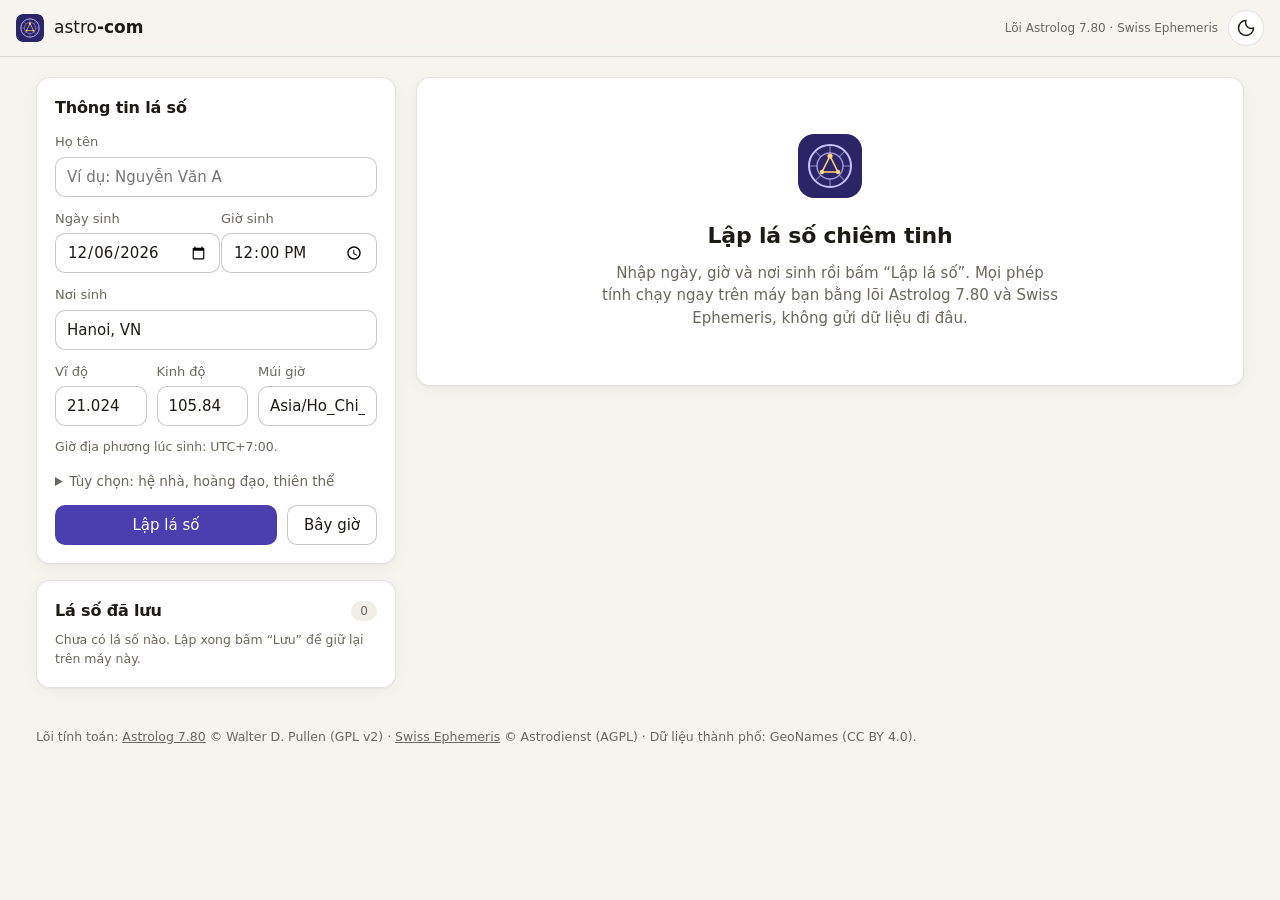
==== commit 54649c4d: "Rename the app to astro-com Co-Authored-By: Claude Opus 5.5 <noreply@anthropic.com>" ====
--- a/index.html
+++ b/index.html
@@ -5,14 +5,14 @@
   <meta name="viewport" content="width=device-width, initial-scale=1, viewport-fit=cover">
   <meta name="theme-color" content="#f6f4ef" media="(prefers-color-scheme: light)">
   <meta name="theme-color" content="#131218" media="(prefers-color-scheme: dark)">
-  <title>Astrolog Web</title>
+  <title>astro-com</title>
   <meta name="description" content="Lập lá số chiêm tinh bằng lõi Astrolog 7.80 và Swiss Ephemeris, chạy ngay trên máy.">
   <link rel="icon" href="icon.svg" type="image/svg+xml">
   <link rel="manifest" href="manifest.webmanifest">
   <link rel="apple-touch-icon" href="apple-touch-icon.png">
   <meta name="apple-mobile-web-app-capable" content="yes">
   <meta name="mobile-web-app-capable" content="yes">
-  <meta name="apple-mobile-web-app-title" content="Astrolog">
+  <meta name="apple-mobile-web-app-title" content="astro-com">
   <meta name="apple-mobile-web-app-status-bar-style" content="default">
   <link rel="stylesheet" href="style.css">
   <script>
@@ -23,7 +23,7 @@
   <header class="topbar">
     <div class="brand">
       <img src="icon.svg" alt="" width="28" height="28">
-      <span>Astrolog <b>Web</b></span>
+      <span>astro<b>-com</b></span>
     </div>
     <div class="topbar-right">
       <span class="engine-tag" id="engineTag">Đang nạp lõi Astrolog…</span>
--- a/style.css
+++ b/style.css
@@ -232,11 +232,18 @@
   background: var(--accent-soft); color: var(--accent); vertical-align: 1px;
 }
 .rectify {
-  display: grid; grid-template-columns: minmax(160px, auto) auto 1fr; align-items: center; gap: 10px 16px;
+  display: grid; grid-template-columns: 236px auto 1fr; align-items: center; gap: 10px 16px;
   padding: 10px 12px; margin-bottom: 14px; border-radius: 12px; background: var(--surface-2);
 }
+/* Every line here has a fixed height and never wraps, so rotating the wheel can't shift the layout. */
+.rect-time { min-width: 0; }
+.rect-line { display: flex; align-items: center; gap: 8px; height: 24px; white-space: nowrap; }
 .rect-time b { font-size: 16px; font-variant-numeric: tabular-nums; }
-.rect-angles { font-size: 12.5px; }
+.rect-line .shift-badge { flex: none; }
+.shift-badge.zero { background: transparent; color: var(--muted); font-weight: 400; padding-left: 0; }
+.rect-angles { font-size: 12.5px; font-variant-numeric: tabular-nums; }
+.rect-angles span { display: block; height: 18px; line-height: 18px; white-space: nowrap; overflow: hidden; text-overflow: ellipsis; }
+.meta-shifted { color: var(--accent); font-weight: 600; }
 .rect-steps { display: flex; gap: 4px; }
 .rect-steps button {
   min-width: 44px; height: 34px; border-radius: 8px; border: 1px solid var(--border-strong); background: var(--surface);
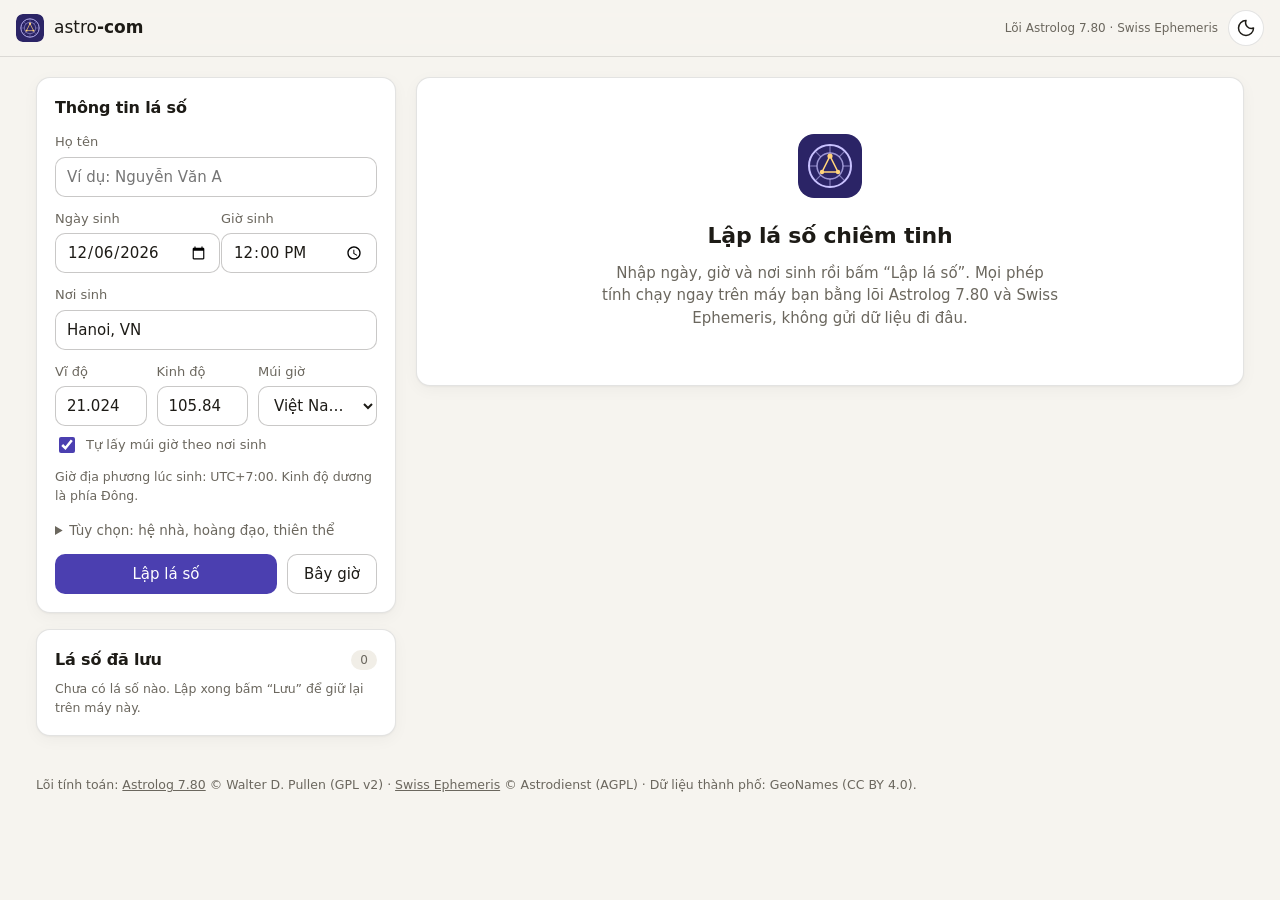
==== commit c97d757b: "Transit tab and a time zone picker - Transit tab: bi-wheel with the sky at any moment (default now) " ====
--- a/index.html
+++ b/index.html
@@ -85,9 +85,10 @@
           </label>
           <label class="field">
             <span>Múi giờ</span>
-            <input id="tz" type="text" placeholder="Asia/Ho_Chi_Minh" autocomplete="off" spellcheck="false">
+            <select id="tz"></select>
           </label>
         </div>
+        <label class="toggle tz-auto"><input type="checkbox" id="tzAuto" checked> Tự lấy múi giờ theo nơi sinh</label>
         <p class="hint" id="zoneNote">Kinh độ dương là phía Đông. Múi giờ theo chuẩn IANA, tự xét giờ mùa hè.</p>
 
         <details class="more">
@@ -169,6 +170,8 @@
           <button role="tab" data-tab="wheel" aria-selected="true">Bánh xe</button>
           <button role="tab" data-tab="positions" aria-selected="false">Vị trí</button>
           <button role="tab" data-tab="aspects" aria-selected="false">Góc chiếu</button>
+          <button role="tab" data-tab="transit" aria-selected="false">Transit</button>
+          <button role="tab" data-tab="progress" aria-selected="false">Tiến trình</button>
           <button role="tab" data-tab="interp" aria-selected="false">Diễn giải</button>
           <button role="tab" data-tab="classic" aria-selected="false">Cổ điển</button>
         </nav>
--- a/style.css
+++ b/style.css
@@ -273,6 +273,52 @@
   .rect-steps { justify-content: space-between; }
   .rect-steps button { flex: 1; min-width: 0; }
 }
+
+.tz-auto { font-size: 13px; margin-top: -4px; }
+.tz-auto input { width: 16px; height: 16px; }
+select#tz { text-overflow: ellipsis; }
+
+/* ---------- progressions ---------- */
+.prog-controls { display: flex; flex-wrap: wrap; align-items: flex-end; gap: 10px 14px; margin-bottom: 12px; }
+.prog-controls .field { min-width: 160px; }
+.prog-controls .field:has(select) { min-width: 220px; }
+.prog-age { display: grid; margin-left: auto; text-align: right; font-size: 13.5px; }
+.prog-age b { font-size: 15px; }
+.explain { background: var(--surface-2); border-radius: 12px; padding: 10px 14px; margin-bottom: 14px; font-size: 14px; }
+.explain summary { cursor: pointer; color: var(--accent); font-weight: 500; }
+.explain p { margin: 8px 0 0; color: var(--text); }
+.wheel-svg.bi .pl-deg { font-size: 18px; }
+.wheel-svg.bi .pl-min { font-size: 12.5px; }
+.wheel-svg.bi .w-sep { stroke-dasharray: 4 5; }
+.wheel-svg .pl.outer { color: var(--accent); }
+.wheel-svg .pl.outer .pl-min { fill: currentColor; opacity: .7; }
+.wheel-svg .asp.conj { stroke: var(--asp-neutral); }
+.wheel-svg.focus .pl.outer.linked { color: var(--accent); }
+.ring-dot { display: inline-block; width: 10px; height: 10px; border-radius: 50%; background: var(--planet); }
+.ring-dot.outer { background: var(--accent); }
+.lg.neutral { border-color: var(--asp-neutral); }
+.prog-tables { margin-top: 18px; }
+.timeline { margin-top: 18px; }
+.tl-head { display: flex; align-items: center; gap: 10px; margin-bottom: 8px; }
+.tl-head h3 { margin: 0 !important; }
+.tl-list { list-style: none; margin: 0; padding: 0; display: grid; gap: 2px; }
+.tl-list li { display: grid; grid-template-columns: 108px 1fr; align-items: center; gap: 10px; padding: 7px 8px; border-bottom: 1px solid var(--border); font-size: 14px; }
+.tl-list li.past { opacity: .55; }
+.tl-list li.ingress { background: color-mix(in srgb, var(--accent) 6%, transparent); }
+.tl-date { font-variant-numeric: tabular-nums; color: var(--muted); white-space: nowrap; }
+.tl-what { display: flex; flex-wrap: wrap; align-items: center; gap: 6px; }
+@media (max-width: 560px) {
+  .prog-age { margin-left: 0; text-align: left; width: 100%; }
+  .prog-controls .field, .prog-controls .field:has(select) { min-width: 0; flex: 1 1 150px; }
+  .tl-list li { grid-template-columns: 1fr; gap: 3px; }
+}
+
+.prog-controls .tr-time { min-width: 120px; }
+.prog-controls .tr-orb { min-width: 80px; }
+.tr-slow { margin-left: auto; font-size: 13px; }
+.tl-list li.slow .tl-what > span:nth-child(2) { font-weight: 600; }
+.tbl tr.slow td.obj span { font-weight: 600; }
+@media (max-width: 560px) { .tr-slow { margin-left: 0; width: 100%; } .tl-head { flex-wrap: wrap; } }
 
 /* ---------- step 3: install, offline ---------- */
 .install-btn { display: inline-flex; align-items: center; gap: 6px; background: var(--accent); color: var(--accent-ink); border-color: transparent; }
